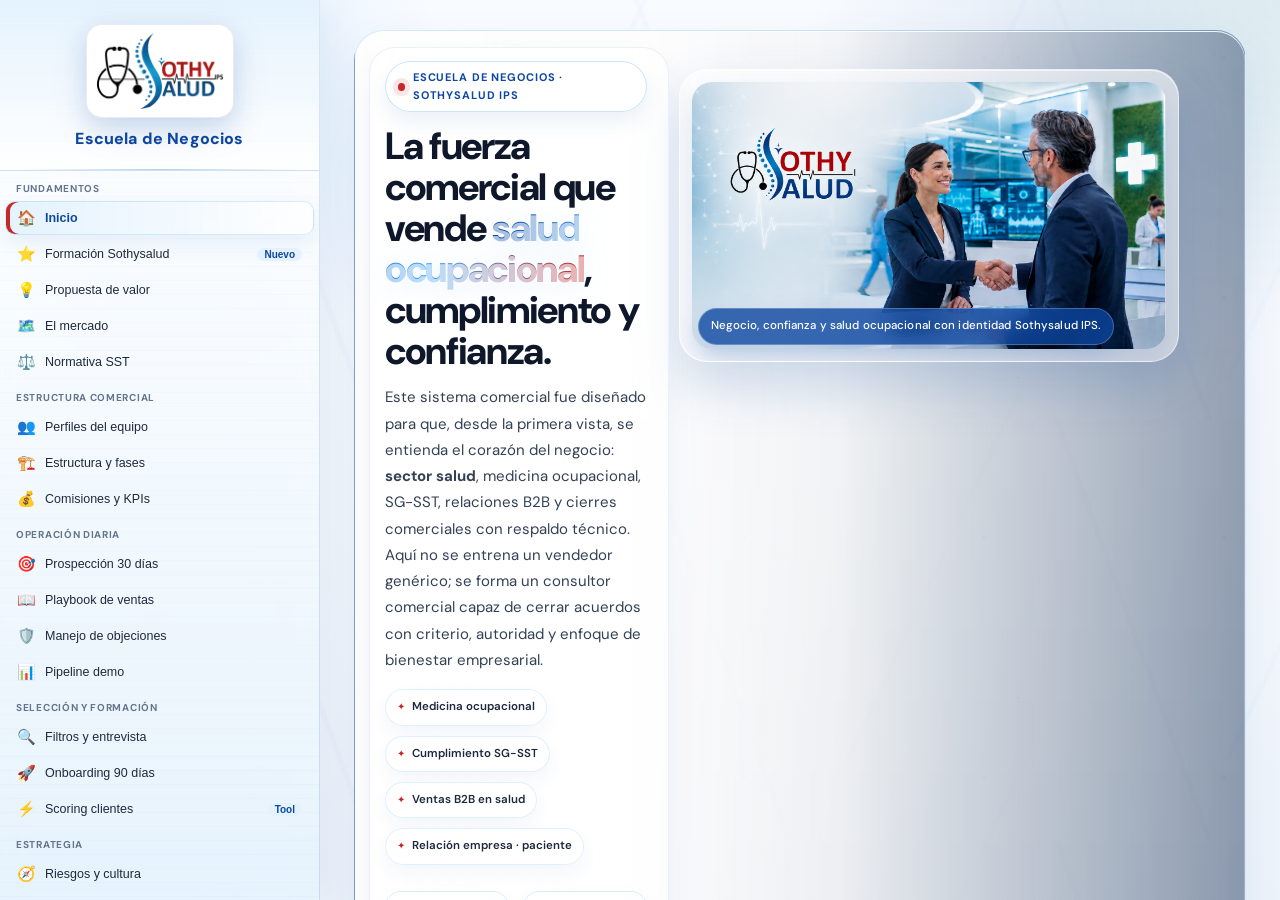
==== escuela-de-negocios/index.html @ 74dc36c3 "Escuela de Negocios: fuente de producción recuperado de Vercel Añade el index.html de la Escuela de " ====
<!DOCTYPE html>
<html lang="es">
<head>
<meta charset="UTF-8">
<meta name="viewport" content="width=device-width, initial-scale=1.0">
<title>Escuela de Negocios — Sothysalud IPS | Marca 2026</title>
<style>
@import url('https://fonts.googleapis.com/css2?family=DM+Sans:wght@300;400;500;600;700;800&display=swap');
:root{
  --t:#0D47A1;--td:#0D47A1;--tp:#08306B;--tl:#E3F2FD;
  --am:#C62828;--al:#FDECEC;--ad:#8E1B1B;
  --re:#C62828;--rl:#FDECEC;--rd:#7F1D1D;
  --pu:#1565C0;--pl:#E3F2FD;--pd:#0D47A1;
  --bl:#42A5F5;--bll:#E3F2FD;--bld:#0D47A1;
  --bg:#FFFFFF;--bg2:#F8FAFC;--bg3:#EEF2F7;
  --tx:#0F172A;--tx2:#1E293B;--tx3:#64748B;
  --bd:rgba(13,71,161,.10);--bd2:rgba(13,71,161,.18);
  --r:10px;--rl2:14px;
}
*{box-sizing:border-box;margin:0;padding:0}
body{font-family:'DM Sans',-apple-system,BlinkMacSystemFont,'Segoe UI',system-ui,sans-serif;background:radial-gradient(circle at 15% 12%,rgba(55,138,221,.10),transparent 18%),radial-gradient(circle at 88% 6%,rgba(29,158,117,.10),transparent 20%),linear-gradient(180deg,#F8FCFB 0%,#F8F7F4 55%,#F4F2EC 100%);color:var(--tx);font-size:14px;line-height:1.6;position:relative;overflow-x:hidden}
body::before{content:'';position:fixed;inset:0;pointer-events:none;opacity:.45;background-image:radial-gradient(circle at 12% 22%, rgba(29,158,117,.10) 0 2px, transparent 2px),radial-gradient(circle at 19% 30%, rgba(55,138,221,.08) 0 1.5px, transparent 1.5px),linear-gradient(115deg, transparent 0 47%, rgba(55,138,221,.05) 47% 48%, transparent 48% 100%),linear-gradient(65deg, transparent 0 62%, rgba(29,158,117,.04) 62% 63%, transparent 63% 100%);background-size:260px 260px,320px 320px,380px 380px,420px 420px}
.shell{display:flex;min-height:100vh;position:relative;z-index:1}
.sidebar{width:255px;min-width:255px;background:linear-gradient(180deg,rgba(255,255,255,.97),rgba(247,251,250,.94));border-right:1px solid rgba(12,68,124,.10);display:flex;flex-direction:column;position:sticky;top:0;height:100vh;overflow-y:auto;backdrop-filter:blur(12px);box-shadow:12px 0 32px rgba(8,80,65,.04)}
.main{flex:1;overflow-y:auto;position:relative}
.main::before{content:'';position:absolute;inset:0;pointer-events:none;background:radial-gradient(circle at top right, rgba(29,158,117,.08), transparent 24%),radial-gradient(circle at 18% 22%, rgba(55,138,221,.06), transparent 18%)}
.brand{padding:18px 18px 14px;border-bottom:1px solid var(--bd);background:linear-gradient(180deg,rgba(225,245,238,.72),rgba(255,255,255,.65))}
.brand-row{display:flex;align-items:center;gap:10px;margin-bottom:2px}
.brand-icon{width:34px;height:34px;background:linear-gradient(135deg,var(--t),var(--bl));border-radius:10px;display:flex;align-items:center;justify-content:center;color:#fff;font-size:15px;font-weight:700;flex-shrink:0;box-shadow:0 10px 24px rgba(29,158,117,.28)}
.brand-name{font-size:13px;font-weight:700;color:var(--tx)}
.brand-sub{font-size:11px;color:var(--tx3);margin-left:44px}
.ns{padding:10px 12px 3px;font-size:10px;font-weight:700;text-transform:uppercase;letter-spacing:.07em;color:var(--tx3)}
.ni{display:flex;align-items:center;gap:9px;padding:7px 11px;margin:1px 5px;border-radius:var(--r);cursor:pointer;font-size:12.5px;color:var(--tx2);border:none;background:none;width:calc(100% - 10px);text-align:left;transition:all .12s}
.ni:hover{background:rgba(225,245,238,.72);color:var(--tx)}
.ni.active{background:linear-gradient(90deg,rgba(29,158,117,.14),rgba(55,138,221,.10));color:var(--td);font-weight:600;box-shadow:inset 0 0 0 1px rgba(29,158,117,.12)}
.ni-ico{font-size:15px;flex-shrink:0}
.ni-badge{margin-left:auto;font-size:10px;font-weight:600;padding:1px 7px;border-radius:20px;background:var(--tl);color:var(--td)}
.prog-wrap{padding:12px 14px;border-top:1px solid var(--bd);margin-top:auto}
.prog-lbl{font-size:11px;color:var(--tx3);margin-bottom:5px;display:flex;justify-content:space-between}
.prog-bar{height:4px;background:var(--bg3);border-radius:2px}
.prog-fill{height:100%;background:var(--t);border-radius:2px;transition:width .4s}
/* PAGES */
.page{display:none;padding:30px 34px;max-width:1080px;position:relative}
.page.active{display:block}
.eyebrow{font-size:11px;font-weight:700;text-transform:uppercase;letter-spacing:.07em;color:var(--t);margin-bottom:5px}
.ptitle{font-size:24px;font-weight:700;color:var(--tx);line-height:1.25;margin-bottom:7px}
.pdesc{font-size:13.5px;color:var(--tx2);line-height:1.65;max-width:640px;margin-bottom:24px}
/* CARDS */
.card{background:rgba(255,255,255,.92);border:1px solid rgba(12,68,124,.10);border-radius:18px;padding:16px 18px;margin-bottom:12px;box-shadow:0 12px 28px rgba(12,68,124,.06);backdrop-filter:blur(10px)}
.ct{font-size:13px;font-weight:600;color:var(--tx);margin-bottom:3px}
.cs{font-size:12px;color:var(--tx3);margin-bottom:10px}
.g2{display:grid;grid-template-columns:1fr 1fr;gap:11px;margin-bottom:12px}
.g3{display:grid;grid-template-columns:repeat(3,1fr);gap:11px;margin-bottom:12px}
.g4{display:grid;grid-template-columns:repeat(4,1fr);gap:9px;margin-bottom:12px}
.mcard{background:linear-gradient(180deg,#ffffff,#F6FBFA);border-radius:16px;padding:13px 15px;border:1px solid rgba(29,158,117,.10);box-shadow:0 10px 24px rgba(8,80,65,.05)}
.mnum{font-size:21px;font-weight:700;color:var(--td)}
.mlbl{font-size:11px;color:var(--tx3);margin-top:3px;line-height:1.4}
/* TABS — scoped per page via wrapper */
.tabwrap{margin-bottom:0}
.tabbts{display:flex;border:1px solid rgba(12,68,124,.12);border-radius:14px;overflow:hidden;margin-bottom:14px;background:rgba(255,255,255,.88);box-shadow:0 8px 18px rgba(12,68,124,.04)}
.tbtn{flex:1;padding:8px 5px;text-align:center;font-size:11.5px;font-weight:500;color:var(--tx2);background:none;cursor:pointer;border:none;border-right:1px solid var(--bd);transition:all .12s}
.tbtn:last-child{border-right:none}
.tbtn.on{background:linear-gradient(90deg,var(--t),var(--bl));color:#fff}
.tpane{display:none}
.tpane.on{display:block}
/* ROWS */
.row{display:flex;gap:9px;padding:8px 0;border-bottom:1px solid var(--bd);align-items:flex-start}
.row:last-child{border-bottom:none}
.row-tx{font-size:13px;color:var(--tx)}
.row-sub{font-size:11px;color:var(--tx3);margin-top:2px;line-height:1.5}
/* SCRIPTS */
.scr{border-left:3px solid var(--t);background:#F4FBF8;border-radius:0 var(--r) var(--r) 0;padding:11px 13px;margin-bottom:9px;font-size:12.5px;color:var(--tx);line-height:1.75}
.scr-lbl{font-size:10px;font-weight:700;text-transform:uppercase;letter-spacing:.05em;color:var(--td);margin-bottom:4px}
.scr-am{border-left-color:var(--am);background:var(--al)}
.scr-pu{border-left-color:var(--pu);background:var(--pl)}
.scr-re{border-left-color:var(--re);background:var(--rl)}
/* TAGS */
.tag{display:inline-block;font-size:11px;font-weight:500;padding:2px 9px;border-radius:20px;margin:2px}
.tg{background:var(--tl);color:var(--tp)}
.ta{background:var(--al);color:var(--ad)}
.tr{background:var(--rl);color:var(--rd)}
.tp{background:var(--pl);color:var(--pd)}
.tb{background:var(--bll);color:var(--bld)}
/* STEPS */
.sr{display:flex;gap:11px;padding:9px 0;border-bottom:1px solid var(--bd);align-items:flex-start}
.sr:last-child{border-bottom:none}
.sn{width:24px;height:24px;border-radius:50%;background:var(--tl);color:var(--tp);font-size:11px;font-weight:700;display:flex;align-items:center;justify-content:center;flex-shrink:0;margin-top:1px}
.st{font-size:13px;color:var(--tx);font-weight:500}
.ss{font-size:11.5px;color:var(--tx3);margin-top:3px;line-height:1.55}
/* TABLE */
.tbl{width:100%;border-collapse:collapse;font-size:12px}
.tbl th{text-align:left;padding:7px 9px;font-weight:600;font-size:11px;color:var(--tx3);border-bottom:1px solid var(--bd2);background:var(--bg2)}
.tbl td{padding:7px 9px;border-bottom:1px solid var(--bd);color:var(--tx);vertical-align:top}
.tbl tr:last-child td{border-bottom:none}
/* WARN */
.warn{border-left:3px solid var(--re);background:var(--rl);border-radius:0 var(--r) var(--r) 0;padding:9px 13px;margin-bottom:8px}
.warn-t{font-size:13px;font-weight:600;color:var(--rd)}
.warn-s{font-size:11px;color:#A32D2D;margin-top:2px;line-height:1.5}
/* HIGHLIGHT */
.hl{background:var(--tl);border-radius:var(--r);padding:11px 15px;margin-bottom:12px;font-size:13px;color:var(--tp);line-height:1.65}
.hl strong{color:var(--td)}
.info{border-left:3px solid var(--bl);background:var(--bll);border-radius:0 var(--r) var(--r) 0;padding:10px 14px;margin-bottom:12px;font-size:13px;color:var(--bld);line-height:1.6}
/* WEEK GRID */
.wg{display:grid;grid-template-columns:85px 1fr}
.wd{font-size:12px;font-weight:600;color:var(--td);padding:7px 8px 7px 0;border-bottom:1px solid var(--bd)}
.wt{font-size:12px;color:var(--tx2);padding:7px 0;border-bottom:1px solid var(--bd);line-height:1.6}
.wd:last-of-type,.wt:last-child{border-bottom:none}
/* KANBAN */
.kanban{display:grid;grid-template-columns:repeat(5,1fr);gap:7px;margin-bottom:12px}
.kcol{background:var(--bg2);border-radius:var(--r);padding:9px}
.khead{font-size:10px;font-weight:700;color:var(--tx3);text-transform:uppercase;letter-spacing:.05em;margin-bottom:7px;display:flex;justify-content:space-between;align-items:center}
.kcard{background:var(--bg);border:1px solid var(--bd2);border-radius:8px;padding:8px 9px;margin-bottom:5px}
.kco{font-size:11.5px;font-weight:500;color:var(--tx)}
.kval{font-size:11px;color:var(--td);font-weight:600}
.kday{font-size:10px;color:var(--tx3)}
/* SCORE */
.sc-disp{background:var(--bg2);border-radius:var(--r);padding:13px 16px;display:flex;align-items:center;justify-content:space-between;margin-bottom:13px}
.sc-val{font-size:26px;font-weight:700;color:var(--td)}
.sc-verd{font-size:13px;font-weight:600;padding:5px 14px;border-radius:20px}
.sc-row{display:flex;align-items:flex-start;gap:9px;padding:9px 0;border-bottom:1px solid var(--bd)}
.sc-row:last-child{border-bottom:none}
.sc-lbl{flex:1;font-size:13px;color:var(--tx)}
.sc-lbl small{display:block;font-size:11px;color:var(--tx3);margin-top:2px}
.sc-opts{display:flex;gap:4px;flex-wrap:wrap;justify-content:flex-end}
.scopt{font-size:11px;padding:3px 9px;border-radius:20px;border:1px solid var(--bd2);background:var(--bg2);cursor:pointer;color:var(--tx2);transition:all .1s;white-space:nowrap}
.scopt.sel{background:var(--t);color:#fff;border-color:var(--t)}
/* QUIZ */
.qq{font-size:14px;font-weight:600;color:var(--tx);margin-bottom:11px}
.qopts{display:flex;flex-direction:column;gap:6px;margin-bottom:13px}
.qopt{padding:9px 13px;border:1px solid var(--bd2);border-radius:var(--r);cursor:pointer;font-size:13px;color:var(--tx2);transition:all .12s;text-align:left;background:var(--bg)}
.qopt:hover{border-color:var(--t);color:var(--td)}
.qopt.correct{background:var(--tl);border-color:var(--t);color:var(--tp);font-weight:500}
.qopt.wrong{background:var(--rl);border-color:var(--re);color:var(--rd)}
.qfb{padding:10px 13px;border-radius:var(--r);font-size:12.5px;margin-bottom:11px;display:none}
.qfb.show{display:block}
.qfb.ok{background:var(--tl);color:var(--td)}
.qfb.fail{background:var(--rl);color:var(--rd)}
/* CHECKLIST */
.chi{display:flex;gap:9px;align-items:flex-start;padding:7px 0;border-bottom:1px solid var(--bd);cursor:pointer;user-select:none}
.chi:last-child{border-bottom:none}
.chb{width:17px;height:17px;border:1.5px solid var(--bd2);border-radius:4px;flex-shrink:0;display:flex;align-items:center;justify-content:center;margin-top:2px;transition:all .12s}
.chb.done{background:var(--t);border-color:var(--t)}
.chb.done::after{content:'✓';color:#fff;font-size:10px;font-weight:700}
.cht{font-size:13px;color:var(--tx)}
.cht.done{text-decoration:line-through;color:var(--tx3)}
/* BTNS */
.btn{padding:7px 16px;border-radius:var(--r);border:1px solid var(--bd2);background:var(--bg);font-size:13px;cursor:pointer;color:var(--tx2)}
.btn:hover{background:var(--bg2)}
.btn-p{background:var(--t);color:#fff;border-color:var(--t)}
.btn-p:hover{background:var(--td)}
.btn-sm{padding:5px 11px;font-size:12px}
/* MISC */
.ptag{display:inline-block;font-size:10px;font-weight:700;text-transform:uppercase;letter-spacing:.05em;padding:2px 9px;border-radius:20px;margin-right:5px}
.pt1{background:var(--tl);color:var(--tp)}
.pt2{background:var(--bll);color:var(--bld)}
.pt3{background:var(--pl);color:var(--pd)}

.hero-home{display:grid;grid-template-columns:minmax(0,1.15fr) minmax(320px,.95fr);gap:22px;align-items:stretch;margin-bottom:20px;background:linear-gradient(135deg,rgba(255,255,255,.92),rgba(240,250,246,.88));border:1px solid rgba(12,68,124,.10);border-radius:28px;padding:26px;position:relative;overflow:hidden;box-shadow:0 22px 44px rgba(12,68,124,.08)}
.hero-home::before{content:'';position:absolute;inset:auto auto -65px -65px;width:220px;height:220px;border-radius:50%;background:radial-gradient(circle, rgba(29,158,117,.20) 0%, rgba(29,158,117,0) 70%)}
.hero-home::after{content:'';position:absolute;top:-70px;right:-50px;width:230px;height:230px;border-radius:50%;background:radial-gradient(circle, rgba(55,138,221,.18) 0%, rgba(55,138,221,0) 70%)}
.hero-copy,.hero-visual{position:relative;z-index:1}
.hero-kicker{display:inline-flex;align-items:center;gap:8px;padding:7px 12px;border-radius:999px;background:rgba(255,255,255,.82);border:1px solid rgba(29,158,117,.14);font-size:11px;font-weight:700;letter-spacing:.08em;text-transform:uppercase;color:var(--td);margin-bottom:14px;box-shadow:0 8px 18px rgba(12,68,124,.05)}
.hero-kicker::before{content:'';width:8px;height:8px;border-radius:50%;background:linear-gradient(135deg,var(--t),var(--bl));box-shadow:0 0 0 4px rgba(29,158,117,.14)}
.hero-title{font-size:38px;line-height:1.08;font-weight:800;letter-spacing:-.03em;color:#103B33;max-width:640px;margin-bottom:12px}
.hero-title .accent{background:linear-gradient(90deg,var(--t),var(--bl));-webkit-background-clip:text;background-clip:text;color:transparent}
.hero-desc{font-size:15px;line-height:1.75;color:var(--tx2);max-width:610px;margin-bottom:16px}
.hero-tags{display:flex;flex-wrap:wrap;gap:9px;margin-bottom:18px}
.hero-tag{display:inline-flex;align-items:center;gap:7px;padding:8px 11px;border-radius:999px;background:rgba(255,255,255,.86);border:1px solid rgba(12,68,124,.10);font-size:11.5px;font-weight:600;color:var(--tx2)}
.hero-tag::before{content:'✦';font-size:10px;color:var(--t)}
.hero-list{display:grid;grid-template-columns:1fr 1fr;gap:10px;margin-bottom:16px}
.hero-li{padding:12px 13px;border-radius:16px;background:rgba(255,255,255,.78);border:1px solid rgba(12,68,124,.08);box-shadow:0 10px 18px rgba(12,68,124,.04)}
.hero-li strong{display:block;font-size:12.5px;color:var(--td);margin-bottom:4px}
.hero-li span{font-size:12px;color:var(--tx2);line-height:1.55}
.hero-visual{display:flex;align-items:center;justify-content:center}
.hero-visual-card{width:100%;height:100%;min-height:360px;border-radius:24px;padding:12px;background:linear-gradient(180deg,rgba(255,255,255,.98),rgba(235,248,244,.90));border:1px solid rgba(12,68,124,.10);box-shadow:inset 0 1px 0 rgba(255,255,255,.95),0 14px 30px rgba(12,68,124,.08)}
.hero-caption{margin-top:12px;font-size:11.5px;color:var(--tx3);text-align:center}
.hero-stats{margin-top:18px;margin-bottom:18px}
.glow-card{position:relative;overflow:hidden}
.glow-card::after{content:'';position:absolute;inset:auto -35px -35px auto;width:110px;height:110px;border-radius:50%;background:radial-gradient(circle, rgba(55,138,221,.12), rgba(55,138,221,0) 70%)}
@media(max-width:900px){.hero-home{grid-template-columns:1fr;padding:22px}.hero-title{font-size:30px}.hero-list{grid-template-columns:1fr}.hero-visual-card{min-height:300px}}

@media(max-width:680px){.sidebar{display:none}.page{padding:18px 16px}.g2,.g3,.g4{grid-template-columns:1fr}.kanban{grid-template-columns:1fr 1fr}.hero-title{font-size:28px}}

/* SOTHYSALUD BRAND SYSTEM — applied from manual de marca */
body{
  background:
    radial-gradient(circle at 16% 8%, rgba(66,165,245,.16), transparent 22%),
    radial-gradient(circle at 88% 6%, rgba(13,71,161,.10), transparent 24%),
    linear-gradient(180deg,#FFFFFF 0%,#F8FAFC 58%,#EEF2F7 100%) !important;
}
body::before{
  opacity:.42 !important;
  background-image:
    radial-gradient(circle at 12% 22%, rgba(13,71,161,.10) 0 2px, transparent 2px),
    radial-gradient(circle at 19% 30%, rgba(66,165,245,.12) 0 1.5px, transparent 1.5px),
    linear-gradient(115deg, transparent 0 47%, rgba(21,101,192,.06) 47% 48%, transparent 48% 100%),
    linear-gradient(65deg, transparent 0 62%, rgba(198,40,40,.035) 62% 63%, transparent 63% 100%) !important;
}
.sidebar{
  background:linear-gradient(180deg,rgba(255,255,255,.98),rgba(227,242,253,.52)) !important;
  border-right:1px solid rgba(13,71,161,.14) !important;
}
.brand{
  background:linear-gradient(180deg,rgba(227,242,253,.95),rgba(255,255,255,.82)) !important;
}
.brand-icon{
  background:linear-gradient(135deg,#0D47A1,#1565C0,#42A5F5) !important;
  box-shadow:0 10px 24px rgba(13,71,161,.28) !important;
}
.ni:hover{background:rgba(227,242,253,.88) !important;color:#0D47A1 !important}
.ni.active{
  background:linear-gradient(90deg,rgba(13,71,161,.13),rgba(66,165,245,.12)) !important;
  color:#0D47A1 !important;
  box-shadow:inset 3px 0 0 #C62828,inset 0 0 0 1px rgba(13,71,161,.10) !important;
}
.prog-fill,.tbtn.on,.scopt.sel,.btn-p,.chb.done{
  background:linear-gradient(90deg,#0D47A1,#1565C0) !important;
  border-color:#0D47A1 !important;
}
.eyebrow{color:#C62828 !important}
.ptitle,.ct,.st{color:#0F172A !important}
.mnum,.sn,.scr-lbl,.row-tx strong{color:#0D47A1 !important}
.card{
  border:1px solid rgba(13,71,161,.12) !important;
  box-shadow:0 14px 30px rgba(13,71,161,.07) !important;
}
.hl{
  background:#E3F2FD !important;
  color:#0D47A1 !important;
  border-left:4px solid #0D47A1 !important;
}
.info{
  background:#E3F2FD !important;
  color:#0D47A1 !important;
  border-left-color:#42A5F5 !important;
}
.hero-home{
  background:linear-gradient(135deg,rgba(255,255,255,.96),rgba(227,242,253,.86)) !important;
  border:1px solid rgba(13,71,161,.13) !important;
}
.hero-title{color:#0F172A !important}
.hero-title .accent{
  background:linear-gradient(90deg,#0D47A1,#1565C0,#C62828) !important;
  -webkit-background-clip:text !important;
  background-clip:text !important;
}
.hero-kicker{
  color:#0D47A1 !important;
  border-color:rgba(13,71,161,.16) !important;
}
.hero-kicker::before{
  background:#C62828 !important;
  box-shadow:0 0 0 4px rgba(198,40,40,.12) !important;
}
.hero-tag::before{color:#C62828 !important}
.hero-li strong{color:#0D47A1 !important}
.hero-visual-card{
  padding:0 !important;
  overflow:hidden !important;
  border:1px solid rgba(13,71,161,.13) !important;
  background:#FFFFFF !important;
}
.hero-cover-img{
  display:block;
  width:100%;
  height:100%;
  min-height:360px;
  object-fit:cover;
  border-radius:24px;
}
.hero-caption{
  position:absolute;
  left:18px;
  right:18px;
  bottom:16px;
  padding:8px 12px;
  border-radius:999px;
  color:#FFFFFF !important;
  background:rgba(13,71,161,.72);
  backdrop-filter:blur(8px);
  font-weight:500;
  letter-spacing:.01em;
}
.warn{border-left-color:#C62828 !important}
.scr-am{border-left-color:#C62828 !important;background:#FDECEC !important}
.ta{background:#FDECEC !important;color:#8E1B1B !important}
.tr{background:#FDECEC !important;color:#7F1D1D !important}
.tg,.tb,.tp{background:#E3F2FD !important;color:#0D47A1 !important}


.brand-row{display:flex;align-items:center;gap:10px;margin-bottom:2px}
.brand-logo{width:54px;height:auto;display:block;flex-shrink:0;object-fit:contain}
.brand-icon{display:none !important}
.brand-name{font-size:13px;font-weight:700;color:var(--tx);line-height:1.15}
.brand-sub{font-size:11px;color:var(--tx3);margin-left:64px}
.hero-visual-card{padding:12px !important;overflow:visible !important;background:linear-gradient(180deg,#ffffff,#F8FAFC) !important;display:flex;align-items:center;justify-content:center;min-height:390px}
.hero-cover-img{width:100%;height:auto !important;max-height:100%;min-height:0 !important;object-fit:contain !important;border-radius:18px;box-shadow:0 10px 22px rgba(13,71,161,.08)}
@media(max-width:900px){.hero-visual-card{min-height:auto !important}.hero-cover-img{height:auto !important}}


/* AJUSTE FINAL — logo lateral más elegante + portada con mayor presencia */
.brand{padding:18px 14px 16px !important}
.brand-row{
  align-items:center !important;
  gap:12px !important;
}
.brand-logo{
  width:86px !important;
  height:auto !important;
  object-fit:contain !important;
  padding:5px 6px !important;
  background:#FFFFFF !important;
  border-radius:14px !important;
  box-shadow:0 10px 24px rgba(13,71,161,.10) !important;
  border:1px solid rgba(13,71,161,.10) !important;
}
.brand-name{
  font-size:13px !important;
  line-height:1.15 !important;
  color:#0D47A1 !important;
}
.brand-sub{
  margin-left:98px !important;
  margin-top:4px !important;
  color:#64748B !important;
}
.hero-home{
  grid-template-columns:minmax(0,.88fr) minmax(520px,1.22fr) !important;
  gap:24px !important;
  padding:24px !important;
  align-items:center !important;
}
.hero-visual-card{
  min-height:auto !important;
  padding:10px !important;
  border-radius:28px !important;
  background:linear-gradient(180deg,#FFFFFF,#EEF2F7) !important;
  box-shadow:0 24px 48px rgba(13,71,161,.11) !important;
}
.hero-cover-img{
  width:100% !important;
  height:auto !important;
  aspect-ratio:16/9 !important;
  object-fit:contain !important;
  border-radius:22px !important;
  display:block !important;
}
.hero-caption{
  left:24px !important;
  right:24px !important;
  bottom:24px !important;
  max-width:max-content !important;
  background:rgba(13,71,161,.78) !important;
  border:1px solid rgba(255,255,255,.22) !important;
  box-shadow:0 10px 26px rgba(13,71,161,.18) !important;
}
@media(max-width:1100px){
  .hero-home{grid-template-columns:1fr !important}
  .hero-visual-card{max-width:980px !important}
}
@media(max-width:680px){
  .brand-logo{width:74px !important}
  .brand-sub{margin-left:86px !important}
  .hero-home{padding:16px !important}
  .hero-caption{position:static !important;margin:10px 6px 2px !important;max-width:none !important;text-align:center !important}
}


/* V4 — Ajustes de portada inspirados en referencia del usuario */
.sidebar {
  width: 345px !important;
  min-width: 345px !important;
}
.brand {
  padding: 18px 18px 18px !important;
}
.brand-row {
  display: flex !important;
  align-items: center !important;
  gap: 14px !important;
}
.brand-logo {
  width: 118px !important;
  max-width: 118px !important;
  height: auto !important;
  padding: 0 !important;
  background: transparent !important;
  border: none !important;
  box-shadow: none !important;
  border-radius: 0 !important;
  object-fit: contain !important;
  flex-shrink: 0 !important;
}
.brand-name {
  font-size: 18px !important;
  font-weight: 700 !important;
  line-height: 1.15 !important;
  color: #0D47A1 !important;
}
.brand-sub {
  margin-left: 132px !important;
  margin-top: 6px !important;
  font-size: 12px !important;
  line-height: 1.5 !important;
}
.page {
  max-width: 1320px !important;
}
.hero-home {
  position: relative !important;
  overflow: hidden !important;
  grid-template-columns: minmax(0,0.9fr) minmax(420px,0.95fr) !important;
  gap: 22px !important;
  align-items: start !important;
  min-height: 760px !important;
  padding: 34px !important;
  background:
    linear-gradient(90deg, rgba(255,255,255,.93) 0%, rgba(255,255,255,.88) 28%, rgba(255,255,255,.56) 52%, rgba(255,255,255,.32) 100%),
    linear-gradient(180deg, rgba(227,242,253,.22), rgba(255,255,255,.10)),
    url('') center center / cover no-repeat !important;
  border: 1px solid rgba(13,71,161,.10) !important;
  box-shadow: 0 18px 42px rgba(13,71,161,.08) !important;
}
.hero-home::before {
  content: '' !important;
  position: absolute !important;
  inset: 0 !important;
  background:
    radial-gradient(circle at 78% 24%, rgba(66,165,245,.20), transparent 18%),
    radial-gradient(circle at 62% 74%, rgba(198,40,40,.08), transparent 22%);
  z-index: 0 !important;
}
.hero-copy, .hero-visual {
  position: relative !important;
  z-index: 1 !important;
}
.hero-copy {
  padding-right: 10px !important;
}
.hero-desc, .hero-li span {
  color: #334155 !important;
}
.hero-list {
  grid-template-columns: 1fr !important;
  gap: 10px !important;
}
.hero-li {
  background: rgba(255,255,255,.76) !important;
  backdrop-filter: blur(8px) !important;
}
.hero-visual {
  align-self: start !important;
  margin-top: 0 !important;
  padding-top: 0 !important;
}
.hero-visual-card {
  margin-top: 0 !important;
  min-height: auto !important;
  padding: 12px !important;
  border-radius: 28px !important;
  background: rgba(255,255,255,.86) !important;
  backdrop-filter: blur(8px) !important;
  border: 1px solid rgba(255,255,255,.58) !important;
  box-shadow: 0 20px 46px rgba(13,71,161,.14) !important;
}
.hero-cover-img {
  width: 100% !important;
  height: auto !important;
  min-height: 0 !important;
  object-fit: contain !important;
  border-radius: 22px !important;
  display: block !important;
}
.hero-caption {
  left: 22px !important;
  right: 22px !important;
  bottom: 20px !important;
}
.hero-stats {
  margin-top: 22px !important;
}
@media (max-width: 1200px) {
  .sidebar {
    width: 300px !important;
    min-width: 300px !important;
  }
  .brand-logo {
    width: 104px !important;
    max-width: 104px !important;
  }
  .brand-name {
    font-size: 16px !important;
  }
  .brand-sub {
    margin-left: 118px !important;
  }
  .hero-home {
    grid-template-columns: 1fr !important;
    min-height: auto !important;
  }
}
@media (max-width: 680px) {
  .brand-logo {
    width: 96px !important;
    max-width: 96px !important;
  }
  .brand-sub {
    margin-left: 110px !important;
  }
  .hero-home {
    padding: 18px !important;
  }
  .hero-caption {
    position: static !important;
    margin-top: 12px !important;
    max-width: none !important;
    text-align: center !important;
  }
}


/* V6 — regreso a la versión con moléculas, logo corregido y backstage mezclado */
.sidebar{width:320px !important;min-width:320px !important;background:linear-gradient(180deg,rgba(255,255,255,.985),rgba(227,242,253,.58)) !important;}
.brand{padding:20px 18px 18px !important;overflow:visible !important;}
.brand-row{display:block !important;}
.brand-logo{display:block !important;width:128px !important;max-width:128px !important;height:auto !important;object-fit:contain !important;object-position:left center !important;margin:0 0 10px 0 !important;background:transparent !important;border:none !important;border-radius:0 !important;box-shadow:none !important;}
.brand-name{display:block !important;font-size:17px !important;font-weight:700 !important;line-height:1.18 !important;color:#0D47A1 !important;margin-left:0 !important;}
.brand-sub{margin-left:0 !important;margin-top:8px !important;font-size:12px !important;line-height:1.5 !important;color:#64748B !important;}

.page{max-width:1340px !important;}
.hero-home{
  position:relative !important;
  overflow:hidden !important;
  grid-template-columns:minmax(0,.92fr) minmax(470px,1.02fr) !important;
  gap:22px !important;
  align-items:start !important;
  min-height:740px !important;
  padding:30px !important;
  background:
    linear-gradient(90deg, rgba(255,255,255,.96) 0%, rgba(255,255,255,.92) 33%, rgba(255,255,255,.65) 54%, rgba(11,41,84,.34) 100%),
    linear-gradient(180deg, rgba(8,19,44,.10), rgba(8,19,44,.18)),
    url('') center center / cover no-repeat !important;
  border:1px solid rgba(13,71,161,.11) !important;
  box-shadow:0 22px 44px rgba(13,71,161,.09) !important;
}
.hero-home::before{
  content:'' !important;
  position:absolute !important;
  inset:0 !important;
  background:
    linear-gradient(90deg, rgba(255,255,255,.00) 0%, rgba(255,255,255,.00) 50%, rgba(255,255,255,.10) 100%),
    url('') right 18px top 30px / 56% auto no-repeat !important;
  opacity:.46 !important;
  filter:blur(1.8px) saturate(.95) brightness(.84) !important;
  z-index:0 !important;
}
.hero-home::after{
  content:'' !important;
  position:absolute !important;
  inset:0 !important;
  background:
    radial-gradient(circle at 76% 24%, rgba(66,165,245,.17), transparent 18%),
    radial-gradient(circle at 83% 70%, rgba(66,165,245,.09), transparent 20%),
    radial-gradient(circle at 91% 50%, rgba(198,40,40,.07), transparent 14%);
  z-index:0 !important;
}
.hero-copy,.hero-visual{position:relative !important;z-index:1 !important;}
.hero-copy{padding-right:6px !important;}
.hero-kicker,.hero-tag,.hero-li{backdrop-filter:blur(9px) !important;}
.hero-desc{color:#334155 !important;max-width:580px !important;}
.hero-list{grid-template-columns:1fr 1fr !important;gap:12px !important;}
.hero-li{background:rgba(255,255,255,.84) !important;border:1px solid rgba(255,255,255,.62) !important;box-shadow:0 10px 22px rgba(13,71,161,.06) !important;}
.hero-visual{display:flex !important;justify-content:flex-end !important;align-items:flex-start !important;padding-top:0 !important;}
.hero-visual-card{width:100% !important;max-width:720px !important;padding:12px !important;border-radius:28px !important;background:rgba(255,255,255,.70) !important;backdrop-filter:blur(10px) !important;border:1px solid rgba(255,255,255,.56) !important;box-shadow:0 20px 48px rgba(13,71,161,.18) !important;overflow:hidden !important;}
.hero-cover-img{display:block !important;width:100% !important;height:auto !important;min-height:0 !important;object-fit:contain !important;object-position:center center !important;border-radius:22px !important;}
.hero-caption{left:20px !important;right:20px !important;bottom:18px !important;background:rgba(13,71,161,.80) !important;border:1px solid rgba(255,255,255,.24) !important;box-shadow:0 10px 24px rgba(13,71,161,.18) !important;max-width:max-content !important;}
.hero-stats{margin-top:20px !important;}

@media(max-width:1200px){
  .sidebar{width:290px !important;min-width:290px !important;}
  .brand-logo{width:112px !important;max-width:112px !important;}
  .hero-home{grid-template-columns:1fr !important;min-height:auto !important;}
  .hero-home::before{background:url('') center top 28px / 74% auto no-repeat !important;opacity:.22 !important;filter:blur(2.2px) brightness(.82) !important;}
  .hero-visual{justify-content:center !important;}
}
@media(max-width:900px){
  .hero-list{grid-template-columns:1fr !important;}
}
@media(max-width:680px){
  .brand-logo{width:100px !important;max-width:100px !important;}
  .hero-home{padding:18px !important;}
  .hero-caption{position:static !important;margin-top:12px !important;max-width:none !important;text-align:center !important;}
}


/* V7 — logo centrado bajo la frase y redistribución armónica */
.sidebar{width:320px !important;min-width:320px !important;}
.brand{
  display:flex !important;
  flex-direction:column !important;
  align-items:center !important;
  text-align:center !important;
  padding:18px 18px 16px !important;
  gap:6px !important;
}
.brand-name{
  display:block !important;
  margin:0 !important;
  font-size:18px !important;
  font-weight:700 !important;
  line-height:1.15 !important;
  color:#0D47A1 !important;
}
.brand-sub{
  display:block !important;
  margin:0 !important;
  font-size:12px !important;
  line-height:1.45 !important;
  color:#64748B !important;
}
.brand-logo-wrap{
  width:100% !important;
  display:flex !important;
  justify-content:center !important;
  align-items:center !important;
  margin-top:4px !important;
}
.brand-logo{
  width:150px !important;
  max-width:82% !important;
  height:auto !important;
  display:block !important;
  object-fit:contain !important;
  object-position:center center !important;
  margin:0 auto !important;
}
.ns{padding-left:16px !important;}

.page{max-width:1340px !important;}
.hero-home{
  grid-template-columns:minmax(0,.88fr) minmax(500px,1.04fr) !important;
  gap:26px !important;
  min-height:720px !important;
  padding:30px !important;
}
.hero-copy{
  max-width:100% !important;
  display:flex !important;
  flex-direction:column !important;
  justify-content:flex-start !important;
}
.hero-title{max-width:560px !important;}
.hero-desc{max-width:560px !important;}
.hero-tags{max-width:560px !important;gap:10px !important;}
.hero-list{
  display:grid !important;
  grid-template-columns:repeat(2,minmax(0,1fr)) !important;
  gap:14px !important;
  margin-top:8px !important;
  max-width:100% !important;
}
.hero-li{
  min-height:108px !important;
  padding:15px 16px !important;
  display:flex !important;
  flex-direction:column !important;
  justify-content:flex-start !important;
  border-radius:16px !important;
}
.hero-li strong{margin-bottom:6px !important;}
.hero-visual{
  display:flex !important;
  justify-content:flex-end !important;
  align-items:flex-start !important;
  padding-top:8px !important;
}
.hero-visual-card{
  width:100% !important;
  max-width:760px !important;
  padding:12px !important;
  border-radius:28px !important;
}
.hero-cover-img{
  width:100% !important;
  height:auto !important;
  object-fit:contain !important;
  object-position:center center !important;
  border-radius:20px !important;
}
.hero-caption{
  left:18px !important;
  right:18px !important;
  bottom:16px !important;
}
@media(max-width:1200px){
  .hero-home{grid-template-columns:1fr !important;min-height:auto !important;}
  .hero-visual{justify-content:center !important;padding-top:0 !important;}
}
@media(max-width:900px){
  .hero-list{grid-template-columns:1fr !important;}
}
@media(max-width:680px){
  .brand-logo{width:128px !important;max-width:84% !important;}
  .hero-home{padding:18px !important;}
}


/* V8 — refuerzo tecnológico/futurista sin mover la estructura */
body{
  background:
    radial-gradient(circle at 14% 12%, rgba(66,165,245,.14), transparent 20%),
    radial-gradient(circle at 86% 10%, rgba(13,71,161,.11), transparent 22%),
    linear-gradient(180deg, #F8FBFF 0%, #F4F8FC 58%, #EDF3FA 100%) !important;
}
body::before{
  opacity:.52 !important;
  background-image:
    radial-gradient(circle at 10% 24%, rgba(66,165,245,.12) 0 2px, transparent 2px),
    radial-gradient(circle at 18% 18%, rgba(13,71,161,.08) 0 1.5px, transparent 1.5px),
    linear-gradient(115deg, transparent 0 47%, rgba(66,165,245,.04) 47% 48%, transparent 48% 100%),
    linear-gradient(70deg, transparent 0 64%, rgba(13,71,161,.035) 64% 65%, transparent 65% 100%) !important;
  background-size: 240px 240px, 320px 320px, 380px 380px, 420px 420px !important;
}
.sidebar{
  background:
    linear-gradient(180deg, rgba(255,255,255,.97), rgba(227,242,253,.70)) !important;
  box-shadow: 14px 0 34px rgba(13,71,161,.06) !important;
  position: sticky !important;
}
.sidebar::before{
  content:'';
  position:absolute;
  inset:0;
  pointer-events:none;
  background:
    linear-gradient(180deg, rgba(255,255,255,.24), rgba(255,255,255,0) 22%),
    repeating-linear-gradient(180deg, rgba(13,71,161,.015) 0 1px, transparent 1px 14px);
}
.brand{
  position:relative !important;
}
.brand::after{
  content:'';
  position:absolute;
  left:18px;
  right:18px;
  bottom:0;
  height:1px;
  background: linear-gradient(90deg, transparent, rgba(13,71,161,.28), transparent);
}
.brand-logo{
  filter: drop-shadow(0 8px 16px rgba(13,71,161,.12));
}
.ni{
  position:relative;
  border:1px solid transparent !important;
  transition:all .18s ease !important;
}
.ni:hover{
  transform: translateX(2px);
  border-color: rgba(66,165,245,.18) !important;
  box-shadow: 0 8px 20px rgba(13,71,161,.05);
}
.ni.active{
  background: linear-gradient(90deg, rgba(227,242,253,.94), rgba(255,255,255,.86)) !important;
  border-color: rgba(66,165,245,.20) !important;
  box-shadow: inset 4px 0 0 #C62828, 0 8px 22px rgba(13,71,161,.08) !important;
}
.hero-home{
  border-radius: 30px !important;
  border: 1px solid rgba(66,165,245,.22) !important;
  box-shadow:
    0 20px 46px rgba(13,71,161,.08),
    inset 0 1px 0 rgba(255,255,255,.85),
    inset 0 0 0 1px rgba(255,255,255,.22) !important;
}
.hero-home::after{
  background:
    radial-gradient(circle at 77% 24%, rgba(66,165,245,.24), transparent 18%),
    radial-gradient(circle at 88% 68%, rgba(66,165,245,.12), transparent 22%),
    radial-gradient(circle at 90% 42%, rgba(198,40,40,.07), transparent 14%),
    linear-gradient(180deg, rgba(255,255,255,.06), rgba(255,255,255,0)) !important;
}
.hero-kicker{
  background: rgba(255,255,255,.72) !important;
  border:1px solid rgba(66,165,245,.28) !important;
  box-shadow: 0 10px 24px rgba(13,71,161,.08), inset 0 1px 0 rgba(255,255,255,.9) !important;
  backdrop-filter: blur(12px) !important;
}
.hero-kicker::before{
  box-shadow:0 0 0 5px rgba(198,40,40,.10), 0 0 12px rgba(198,40,40,.12) !important;
}
.hero-title{
  letter-spacing:-.035em !important;
  text-shadow: 0 1px 0 rgba(255,255,255,.64);
}
.hero-title .accent{
  background: linear-gradient(90deg, #0D47A1 0%, #42A5F5 45%, #C62828 100%) !important;
  -webkit-background-clip:text !important;
  background-clip:text !important;
  filter: drop-shadow(0 4px 14px rgba(66,165,245,.12));
}
.hero-tag{
  background: rgba(255,255,255,.74) !important;
  border:1px solid rgba(66,165,245,.16) !important;
  box-shadow: 0 8px 18px rgba(13,71,161,.05) !important;
  backdrop-filter: blur(8px) !important;
}
.hero-tag::before{
  filter: drop-shadow(0 0 8px rgba(198,40,40,.18));
}
.hero-li{
  position:relative !important;
  overflow:hidden !important;
  background: linear-gradient(180deg, rgba(255,255,255,.84), rgba(244,249,255,.72)) !important;
  border:1px solid rgba(66,165,245,.18) !important;
  box-shadow: 0 12px 24px rgba(13,71,161,.06), inset 0 1px 0 rgba(255,255,255,.9) !important;
}
.hero-li::before{
  content:'';
  position:absolute;
  inset:0;
  pointer-events:none;
  background:
    radial-gradient(circle at 92% 18%, rgba(66,165,245,.10), transparent 18%),
    linear-gradient(135deg, transparent 0 70%, rgba(66,165,245,.05) 70% 72%, transparent 72% 100%);
}
.hero-li strong{
  color:#0D47A1 !important;
}
.hero-visual-card{
  background: linear-gradient(180deg, rgba(255,255,255,.60), rgba(255,255,255,.48)) !important;
  border:1px solid rgba(255,255,255,.46) !important;
  box-shadow: 0 24px 52px rgba(13,71,161,.18), inset 0 1px 0 rgba(255,255,255,.66) !important;
}
.hero-cover-img{
  box-shadow: 0 14px 32px rgba(13,71,161,.14);
}
.hero-caption{
  backdrop-filter: blur(10px) !important;
}
.mcard, .card{
  background: linear-gradient(180deg, rgba(255,255,255,.88), rgba(246,250,255,.82)) !important;
  border:1px solid rgba(66,165,245,.14) !important;
  box-shadow: 0 12px 26px rgba(13,71,161,.05), inset 0 1px 0 rgba(255,255,255,.85) !important;
}
.mcard{
  position:relative;
  overflow:hidden;
}
.mcard::before{
  content:'';
  position:absolute;
  inset:auto -18px -18px auto;
  width:88px;
  height:88px;
  border-radius:50%;
  background: radial-gradient(circle, rgba(66,165,245,.12), rgba(66,165,245,0) 70%);
}
.mnum{
  text-shadow: 0 1px 0 rgba(255,255,255,.7);
}
.ct{
  color:#0D47A1 !important;
}
.sr{
  border-bottom:1px solid rgba(66,165,245,.10) !important;
}
.sn{
  background: linear-gradient(135deg, #E3F2FD, #FFFFFF) !important;
  border:1px solid rgba(66,165,245,.18) !important;
  box-shadow: 0 6px 14px rgba(13,71,161,.05);
}
@media(max-width:1200px){
  .hero-home{
    box-shadow: 0 18px 38px rgba(13,71,161,.08), inset 0 1px 0 rgba(255,255,255,.84) !important;
  }
}



/* AJUSTE SOLICITADO — logo lateral centrado + limpieza visual del encabezado */
.sidebar .brand{
  display:flex !important;
  flex-direction:column !important;
  align-items:center !important;
  justify-content:center !important;
  text-align:center !important;
  padding:24px 18px 22px !important;
  gap:10px !important;
}
.sidebar .brand-logo-wrap,
.sidebar .brand-logo-top{
  width:100% !important;
  display:flex !important;
  justify-content:center !important;
  align-items:center !important;
  margin:0 auto !important;
}
.sidebar .brand-logo{
  display:block !important;
  width:148px !important;
  max-width:78% !important;
  height:auto !important;
  margin:0 auto !important;
  object-fit:contain !important;
  object-position:center center !important;
  background:#FFFFFF !important;
  padding:8px 10px !important;
  border-radius:16px !important;
  border:1px solid rgba(13,71,161,.10) !important;
  box-shadow:0 12px 26px rgba(13,71,161,.10) !important;
}
.sidebar .brand-school{
  margin:2px 0 0 !important;
  font-size:16px !important;
  line-height:1.18 !important;
  font-weight:800 !important;
  letter-spacing:.01em !important;
  color:#0D47A1 !important;
}
.sidebar .brand-name,
.sidebar .brand-sub{display:none !important;}

/* Elimina la sensación de reflejo/imagen duplicada detrás del texto de portada */
.hero-copy{
  position:relative !important;
  z-index:4 !important;
  isolation:isolate !important;
  border-radius:24px !important;
}
.hero-copy::before{
  content:'' !important;
  position:absolute !important;
  inset:-14px -16px -14px -16px !important;
  border-radius:26px !important;
  background:linear-gradient(90deg, rgba(255,255,255,.96) 0%, rgba(255,255,255,.90) 76%, rgba(255,255,255,.58) 100%) !important;
  border:1px solid rgba(13,71,161,.08) !important;
  box-shadow:0 18px 34px rgba(13,71,161,.06) !important;
  z-index:-1 !important;
  pointer-events:none !important;
}
.hero-kicker,
.hero-title,
.hero-desc,
.hero-tags,
.hero-list{
  position:relative !important;
  z-index:5 !important;
}
.hero-kicker{
  background:rgba(255,255,255,.98) !important;
  box-shadow:0 10px 20px rgba(13,71,161,.08) !important;
  backdrop-filter:none !important;
}
.hero-home::after{
  display:none !important;
  content:none !important;
}
.hero-visual-card::before,
.hero-visual-card::after,
.hero-cover-img::before,
.hero-cover-img::after{
  display:none !important;
  content:none !important;
}
.hero-cover-img{
  filter:none !important;
  opacity:1 !important;
}
@media(max-width:680px){
  .sidebar .brand-logo{width:128px !important;max-width:84% !important;}
  .sidebar .brand-school{font-size:15px !important;}
}



/* MÓDULO FORMATIVO, EXAMEN Y CERTIFICADO */
.module-grid{display:grid;grid-template-columns:repeat(2,minmax(0,1fr));gap:12px;margin-bottom:14px}
.module-card{background:linear-gradient(180deg,#FFFFFF,#F8FAFC);border:1px solid rgba(13,71,161,.12);border-radius:18px;padding:16px 18px;box-shadow:0 12px 26px rgba(13,71,161,.06)}
.module-card h3{font-size:14px;color:#0D47A1;margin-bottom:6px}
.module-card p,.module-card li{font-size:12.5px;color:#1E293B;line-height:1.65}
.module-card ul{padding-left:18px;margin-top:8px}
.callout-red{border-left:4px solid #C62828;background:#FDECEC;color:#7F1D1D;border-radius:0 12px 12px 0;padding:12px 15px;font-size:13px;line-height:1.65;margin-bottom:12px}
.private-gate{border:1px dashed rgba(198,40,40,.35);background:#FFF7F7;border-radius:18px;padding:16px 18px;margin-bottom:14px}
.private-content.locked{display:none!important}
.lock-row{display:flex;gap:8px;flex-wrap:wrap;margin-top:10px}
.lock-input,.cert-input{padding:9px 11px;border:1px solid rgba(13,71,161,.18);border-radius:10px;font-family:inherit;font-size:13px;background:#fff;color:#0F172A}
.exam-top{display:grid;grid-template-columns:1fr 160px 160px;gap:10px;margin-bottom:14px}
.exam-pill{background:#E3F2FD;color:#0D47A1;border-radius:999px;padding:8px 12px;font-size:12px;font-weight:700;text-align:center}
.qmeta{font-size:12px;color:#64748B;margin-bottom:10px}
.certificate{background:#fff;border:8px solid #E3F2FD;border-radius:24px;padding:18px;box-shadow:0 18px 40px rgba(13,71,161,.12);position:relative;overflow:hidden;margin-top:14px}
.certificate::before{content:'';position:absolute;inset:14px;border:2px solid rgba(13,71,161,.16);border-radius:16px;pointer-events:none}
.cert-inner{position:relative;z-index:1;text-align:center}

.cert-stage{position:relative;z-index:1;max-width:1100px;width:100%;aspect-ratio:1448/1086;margin:0 auto;background:#fff center/contain no-repeat;border-radius:12px;overflow:hidden}
.cert-stage-name{position:absolute;left:50%;top:54.5%;transform:translate(-50%,-50%);width:46%;text-align:center;font-family:Georgia,'Times New Roman',serif;font-style:italic;font-weight:700;font-size:clamp(22px,4.1vw,58px);color:#08255C;line-height:1.05;text-shadow:0 1px 0 rgba(255,255,255,.25)}
.cert-stage-date{position:absolute;left:84.2%;top:43.0%;transform:translate(-50%,-50%);width:13%;text-align:center;font-size:clamp(9px,1vw,15px);font-weight:700;color:#08255C;line-height:1.1;background:rgba(255,255,255,.78);border-radius:6px;padding:2px 4px}
.cert-stage-code{position:absolute;left:84.5%;top:79.4%;transform:translate(-50%,-50%);width:20%;text-align:center;font-size:clamp(9px,1vw,15px);font-weight:700;color:#08255C;line-height:1.15;background:rgba(255,255,255,.74);border-radius:6px;padding:2px 4px}
.cert-stage-score{position:absolute;left:84.5%;top:84.7%;transform:translate(-50%,-50%);width:20%;text-align:center;font-size:clamp(8px,.9vw,13px);font-weight:700;color:#08255C;line-height:1.15;background:rgba(255,255,255,.64);border-radius:6px;padding:2px 4px}
.cert-data{margin-top:16px}
.cert-meta{display:grid;grid-template-columns:repeat(4,1fr);gap:10px;margin:0;text-align:left}
.cert-meta div{background:#F8FAFC;border:1px solid rgba(13,71,161,.10);border-radius:12px;padding:10px;font-size:11.5px;color:#64748B}
.cert-meta strong{display:block;color:#0D47A1;font-size:13px;margin-top:2px}
.cert-foot{font-size:12px;color:#334155;line-height:1.5;max-width:900px;margin:14px auto 0;text-align:center}

@media(max-width:800px){.module-grid,.exam-top,.cert-meta{grid-template-columns:1fr}.cert-stage-name{font-size:clamp(15px,5vw,30px);width:50%}.cert-stage-date{font-size:8px;width:16%}.cert-stage-code,.cert-stage-score{font-size:8px;width:24%}}

.cert-input{width:100%;min-height:38px}
textarea.cert-input{resize:vertical}
#commercial-report textarea{font-family:'DM Sans',system-ui,sans-serif;background:#F8FAFC}
.cert-meta{grid-template-columns:repeat(3,1fr)}
@media(max-width:800px){.cert-meta{grid-template-columns:1fr !important}}

@media print{body *{visibility:hidden}.certificate,.certificate *{visibility:visible}.certificate{position:absolute;left:0;top:0;width:100%;box-shadow:none;border-color:#0D47A1;padding:0}.cert-data,#commercial-report{display:none!important}.sidebar,.btn,.private-gate,.qz-actions{display:none!important}}



/* AJUSTE RESPONSIVE 2026 — computadores, tablets y celulares */
html{scroll-behavior:smooth;-webkit-text-size-adjust:100%}
img,svg,video,canvas{max-width:100%;height:auto}
button,input,select,textarea{font-size:16px;max-width:100%}
.qopt,.btn{min-height:42px;touch-action:manipulation}
#qz-score{word-break:normal;overflow-wrap:anywhere}
@media(max-width:1024px){
  .shell{display:block !important;min-height:auto !important}
  .sidebar{position:relative !important;top:auto !important;width:100% !important;min-width:0 !important;height:auto !important;max-height:none !important;border-right:none !important;border-bottom:1px solid rgba(13,71,161,.14) !important;overflow:visible !important}
  .brand{padding:16px 12px 12px !important;text-align:center !important}
  .brand-row{justify-content:center !important;display:block !important;text-align:center !important}
  .brand-logo-wrap,.brand-logo-top{display:flex !important;justify-content:center !important;align-items:center !important;width:100% !important}
  .brand-logo{margin:0 auto !important;width:150px !important;max-width:62vw !important}
  .brand-name,.brand-sub{margin-left:0 !important;text-align:center !important}
  .ni{display:inline-flex !important;width:auto !important;min-width:max-content !important;margin:4px !important;padding:8px 10px !important;white-space:nowrap !important}
  .ns{display:none !important}
  .prog-wrap{display:none !important}
  .sidebar nav,.sidebar .nav,.sidebar > div:not(.brand):not(.prog-wrap){overflow-x:auto !important;white-space:nowrap !important;-webkit-overflow-scrolling:touch !important;padding-bottom:8px !important}
  .main{width:100% !important;overflow:visible !important}
  .page{max-width:100% !important;padding:22px 16px !important}
  .hero-home{grid-template-columns:1fr !important;min-height:auto !important;padding:18px !important;border-radius:22px !important}
  .hero-title{font-size:clamp(27px,7vw,38px) !important}
  .ptitle{font-size:clamp(22px,6vw,30px) !important}
  .pdesc{font-size:14px !important;max-width:100% !important}
  .g2,.g3,.g4,.module-grid,.hero-list{grid-template-columns:1fr !important}
  .kanban{grid-template-columns:1fr !important}
  .exam-top{grid-template-columns:1fr !important}
  .cert-meta{grid-template-columns:1fr !important}
  .certificate{padding:16px 10px !important;border-width:5px !important;border-radius:18px !important}
  .certificate::before{inset:8px !important;border-radius:12px !important}
  .cert-stage{width:100% !important}
  .cert-stage-name{font-size:clamp(14px,4.8vw,24px) !important;width:48% !important}
  .cert-stage-date{font-size:9px !important;width:16% !important}
  .cert-stage-code{font-size:8px !important;width:24% !important}
  .lock-row,.qz-actions{flex-direction:column !important;align-items:stretch !important}
  .lock-row .btn,.qz-actions .btn{width:100% !important}
  table.tbl{display:block !important;overflow-x:auto !important;white-space:nowrap !important;-webkit-overflow-scrolling:touch !important}
}
@media(max-width:480px){
  body{font-size:14px !important}
  .card,.module-card{padding:14px !important;border-radius:16px !important}
  .hero-tag{width:100% !important;justify-content:center !important}
  .exam-pill{border-radius:14px !important}
  textarea.cert-input{min-height:220px !important}
}


/* ══ CERTIFICADO V13 — dinámico, sin letras montadas sobre imagen ══ */
.certificate{
  background:linear-gradient(135deg,#ffffff 0%,#f7fbff 55%,#eef7ff 100%) !important;
  border:5px solid #0D47A1 !important;
  border-radius:18px !important;
  padding:20px !important;
  box-shadow:0 18px 40px rgba(13,71,161,.14) !important;
  position:relative !important;
  overflow:hidden !important;
  margin-top:14px !important;
}
.certificate::before{
  content:'' !important;
  position:absolute !important;
  inset:12px !important;
  border:2px solid rgba(13,71,161,.45) !important;
  border-radius:13px !important;
  pointer-events:none !important;
}
.certificate::after{
  content:'' !important;
  position:absolute !important;
  right:-80px !important;
  bottom:-80px !important;
  width:340px !important;
  height:340px !important;
  background:radial-gradient(circle,rgba(21,101,192,.28),transparent 68%) !important;
  pointer-events:none !important;
}
.cert-inner{position:relative !important;z-index:1 !important;text-align:center !important}
.cert-stage{
  display:grid !important;
  grid-template-columns:260px 1fr 260px !important;
  gap:22px !important;
  align-items:stretch !important;
  max-width:1120px !important;
  width:100% !important;
  min-height:720px !important;
  margin:0 auto !important;
  aspect-ratio:auto !important;
  background:transparent !important;
  border-radius:0 !important;
  overflow:visible !important;
}
.cert-left-panel,.cert-right-panel{
  border:2px solid rgba(13,71,161,.55);
  border-radius:18px;
  background:rgba(255,255,255,.78);
  padding:22px 18px;
  align-self:center;
  min-height:520px;
}
.cert-left-panel h4,.cert-right-panel h4{
  margin:6px 0 16px;
  color:#0D2F78;
  font-family:Georgia,'Times New Roman',serif;
  font-size:18px;
  letter-spacing:.04em;
  text-transform:uppercase;
}
.cert-competencies{
  text-align:left;
  padding-left:18px;
  margin:0;
  color:#0F2F67;
  font-size:13px;
  line-height:1.45;
}
.cert-competencies li{margin:0 0 10px}
.cert-center-panel{
  display:flex;
  flex-direction:column;
  align-items:center;
  justify-content:center;
  padding:20px 8px;
}

.cert-school{
  font-size:14px;
  letter-spacing:.12em;
  text-transform:uppercase;
  color:#0D2F78;
  font-weight:700;
  margin:4px 0 10px;
}
.cert-main-title{
  font-family:Georgia,'Times New Roman',serif;
  color:#0D2F78;
  font-weight:700;
  font-size:clamp(30px,4vw,50px);
  line-height:1.05;
  text-transform:uppercase;
  margin:6px 0 12px;
}
.cert-ribbon-dyn{
  background:linear-gradient(90deg,#082A63,#0D47A1,#1E5AD6);
  color:white;
  padding:10px 30px;
  border-radius:8px;
  font-family:Georgia,'Times New Roman',serif;
  font-size:clamp(18px,2.3vw,30px);
  font-weight:700;
  box-shadow:0 12px 24px rgba(13,71,161,.22);
  margin:6px 0 18px;
}
.cert-intro{font-size:14px;letter-spacing:.08em;color:#0D2F78;text-transform:uppercase;font-weight:700;margin-top:4px}
.cert-stage-name{
  position:static !important;
  transform:none !important;
  width:auto !important;
  text-align:center !important;
  font-family:Georgia,'Times New Roman',serif !important;
  font-style:italic !important;
  font-weight:700 !important;
  font-size:clamp(34px,5vw,66px) !important;
  color:#0D2F78 !important;
  line-height:1.05 !important;
  margin:10px 0 6px !important;
  border-bottom:2px solid rgba(13,71,161,.55);
  padding:0 24px 10px;
}
.cert-body-text{
  max-width:640px;
  color:#0F2F67;
  font-size:16px;
  line-height:1.45;
  margin:10px auto 16px;
}
.cert-signatures{
  display:grid;
  grid-template-columns:1fr 1fr;
  gap:36px;
  width:82%;
  margin:24px auto 0;
}
.cert-signature{
  border-top:2px solid #0D47A1;
  padding-top:8px;
  color:#0D2F78;
  font-size:13px;
}
.cert-signature strong{display:block;text-transform:uppercase;font-size:14px}
.cert-data-box{
  border:1.5px solid rgba(13,71,161,.55);
  border-radius:12px;
  padding:12px 10px;
  margin:13px 0;
  color:#0D2F78;
  font-size:13px;
  text-align:left;
}
.cert-data-box span{display:block;color:#64748B;font-size:11px;text-transform:uppercase;letter-spacing:.04em;margin-bottom:4px}
.cert-stage-date,.cert-stage-code{
  position:static !important;
  transform:none !important;
  width:auto !important;
  text-align:left !important;
  color:#0D2F78 !important;
  font-size:13px !important;
  line-height:1.35 !important;
}
.cert-data{margin-top:16px !important}
.cert-meta{grid-template-columns:repeat(4,1fr) !important}
@media(max-width:900px){
  .cert-stage{grid-template-columns:1fr !important;min-height:auto !important;gap:14px !important}
  .cert-left-panel,.cert-right-panel{min-height:auto !important;align-self:stretch !important}
  .cert-center-panel{order:-1 !important}
  .cert-main-title{font-size:clamp(26px,7vw,42px) !important}
  .cert-stage-name{font-size:clamp(28px,8vw,46px) !important}
  .cert-signatures{width:100% !important;gap:18px !important}
  .cert-meta{grid-template-columns:1fr !important}
}
@media print{
  body *{visibility:hidden !important}
  .certificate,.certificate *{visibility:visible !important}
  .certificate{position:absolute !important;left:0 !important;top:0 !important;width:100% !important;box-shadow:none !important;padding:8px !important;border-color:#0D47A1 !important}
  .cert-data,#commercial-report,.sidebar,.btn,.private-gate,.qz-actions{display:none!important}
  .cert-stage{grid-template-columns:240px 1fr 240px !important;min-height:690px !important}
}


/* Defensive fix: report and certificate only render inside the active quiz page */
.page:not(.active) #cert-wrap,
.page:not(.active) #commercial-report { display:none !important; }
#page-checklist #commercial-report,
#page-comisiones #commercial-report,
#page-playbook #commercial-report,
#page-kit #commercial-report { display:none !important; }


/* Sothysalud structural correction v15 */
.main{min-height:100vh;overflow-x:hidden}
#cert-wrap{display:none}

#commercial-report{max-width:1080px;margin-left:0;margin-right:auto}
#page-checklist{padding-top:30px}
@media(max-width:900px){
  .page{padding:22px 16px!important;max-width:100%!important}
  #commercial-report textarea{min-height:190px!important}
}


/* Structural hard fix v16: nothing may render below the sidebar except inside .main active pages */
body{overflow-x:hidden}
.main{position:relative;min-height:100vh;overflow-x:hidden}
.page{box-sizing:border-box}


.page:not(.active){display:none!important}
.page:not(.active) *{display:none!important}
#page-checklist{max-width:1080px}


/* Structural hard fix v17: checklist and every module remain inside right panel */
.shell{display:flex!important;align-items:stretch!important;width:100%!important;min-height:100vh!important}
.sidebar{flex:0 0 255px!important}
.main{flex:1 1 auto!important;min-width:0!important;height:100vh!important;overflow-y:auto!important;overflow-x:hidden!important}
.main > .page{width:100%!important;max-width:1080px!important;margin:0!important;box-sizing:border-box!important}
.page:not(.active){display:none!important}


@media(max-width:900px){
  .shell{display:block!important}
  .sidebar{position:relative!important;width:100%!important;min-width:0!important;height:auto!important;max-height:48vh!important}
  .main{height:auto!important;overflow:visible!important}
  .main > .page{padding:22px 16px!important;max-width:100%!important}
}


/* Exact diploma templates v19: use only the three user-provided certificate images */
.exact-diploma{
  position:relative!important;
  z-index:1!important;
  max-width:1100px!important;
  width:100%!important;
  aspect-ratio:1448/1086!important;
  margin:0 auto!important;
  background:#f0f4f8 center/cover no-repeat;
  border-radius:12px!important;
  overflow:hidden!important;
}
.cert-tpl-aprobada{}
.cert-tpl-destacada{}
.cert-tpl-sirio{}
/* === Overlay positions per certificate template === */

/* Shared base styles for all overlays */
.exact-diploma .cert-stage-name{
  position:absolute!important;
  left:50%!important;
  top:58.7%!important;
  transform:translate(-50%,-50%)!important;
  width:48%!important;
  text-align:center!important;
  font-family:Georgia,'Times New Roman',serif!important;
  font-style:italic!important;
  font-weight:700!important;
  font-size:clamp(24px,4.2vw,58px)!important;
  color:#08255C!important;
  line-height:1.02!important;
  white-space:normal!important;
  text-shadow:0 1px 0 rgba(255,255,255,.55)!important;
}
.exact-diploma .cert-stage-date{
  position:absolute!important;
  left:84.3%!important;
  top:38.0%!important;
  transform:translate(-50%,-50%)!important;
  width:13.5%!important;
  text-align:center!important;
  font-size:clamp(9px,1vw,15px)!important;
  font-weight:700!important;
  color:#08255C!important;
  line-height:1.1!important;
  background:rgba(255,255,255,.0)!important;
  border-radius:6px!important;
  padding:2px 4px!important;
}
.exact-diploma .cert-stage-code{
  position:absolute!important;
  left:84.4%!important;
  top:53.5%!important;
  transform:translate(-50%,-50%)!important;
  width:20%!important;
  text-align:center!important;
  font-size:clamp(9px,1vw,15px)!important;
  font-weight:700!important;
  color:#08255C!important;
  line-height:1.15!important;
  background:rgba(255,255,255,.0)!important;
  border-radius:6px!important;
  padding:2px 4px!important;
}
.exact-diploma .cert-stage-score{
  display:none!important;
}

/* === APROBADA overrides === */
.cert-tpl-aprobada .cert-stage-name{ top:58.7%!important; }
.cert-tpl-aprobada .cert-stage-date{ top:38.0%!important; }
.cert-tpl-aprobada .cert-stage-code{ top:53.5%!important; }

/* === DESTACADA overrides === */
.cert-tpl-destacada .cert-stage-name{ top:47.7%!important; }
.cert-tpl-destacada .cert-stage-date{ top:34.2%!important; }
.cert-tpl-destacada .cert-stage-code{ top:57.6%!important; }

/* === SIRIO overrides === */
.cert-tpl-sirio .cert-stage-name{ top:67.3%!important; }
.cert-tpl-sirio .cert-stage-date{ top:36.0%!important; }
.cert-tpl-sirio .cert-stage-code{ top:50.5%!important; }
@media(max-width:800px){
  .exact-diploma .cert-stage-name{font-size:clamp(15px,5vw,30px)!important;width:52%!important}
  .exact-diploma .cert-stage-date{font-size:8px!important;width:17%!important}
  .exact-diploma .cert-stage-code,.exact-diploma .cert-stage-score{font-size:8px!important;width:25%!important}
}


/* v21 responsive reinforcement */
@media(max-width:700px){
  .cert-data{font-size:12px}
  .cert-meta{grid-template-columns:1fr!important}
  .qz-actions{flex-direction:column!important}
  .qz-actions .btn{width:100%!important}
}

</style>
</head>
<body>
<div class="shell">

<!-- SIDEBAR -->
<aside class="sidebar">
  <div class="brand">
    <div class="brand-logo-wrap brand-logo-top">
      <img class="brand-logo" src="[data-uri]" alt="Logo Sothysalud IPS">
    </div>
    <div class="brand-school">Escuela de Negocios</div>
  </div>

  <div class="ns">Fundamentos</div>
  <button class="ni active" onclick="gp('home')"><span class="ni-ico">🏠</span>Inicio</button>
  <button class="ni" onclick="gp('formacion')"><span class="ni-ico">⭐</span>Formación Sothysalud <span class="ni-badge">Nuevo</span></button>
  <button class="ni" onclick="gp('propuesta')"><span class="ni-ico">💡</span>Propuesta de valor</button>
  <button class="ni" onclick="gp('mercado')"><span class="ni-ico">🗺️</span>El mercado</button>
  <button class="ni" onclick="gp('normativa')"><span class="ni-ico">⚖️</span>Normativa SST</button>

  <div class="ns">Estructura comercial</div>
  <button class="ni" onclick="gp('perfiles')"><span class="ni-ico">👥</span>Perfiles del equipo</button>
  <button class="ni" onclick="gp('estructura')"><span class="ni-ico">🏗️</span>Estructura y fases</button>
  <button class="ni" onclick="gp('comisiones')"><span class="ni-ico">💰</span>Comisiones y KPIs</button>

  <div class="ns">Operación diaria</div>
  <button class="ni" onclick="gp('prospeccion')"><span class="ni-ico">🎯</span>Prospección 30 días</button>
  <button class="ni" onclick="gp('playbook')"><span class="ni-ico">📖</span>Playbook de ventas</button>
  <button class="ni" onclick="gp('objeciones')"><span class="ni-ico">🛡️</span>Manejo de objeciones</button>
  <button class="ni" onclick="gp('pipeline')"><span class="ni-ico">📊</span>Pipeline demo</button>

  <div class="ns">Selección y formación</div>
  <button class="ni" onclick="gp('seleccion')"><span class="ni-ico">🔍</span>Filtros y entrevista</button>
  <button class="ni" onclick="gp('onboarding')"><span class="ni-ico">🚀</span>Onboarding 90 días</button>
  <button class="ni" onclick="gp('scoring')"><span class="ni-ico">⚡</span>Scoring clientes <span class="ni-badge">Tool</span></button>

  <div class="ns">Estrategia</div>
  <button class="ni" onclick="gp('riesgos')"><span class="ni-ico">🧭</span>Riesgos y cultura</button>
  <button class="ni" onclick="gp('kit')"><span class="ni-ico">🧰</span>Kit de activación <span class="ni-badge">Nuevo</span></button>
<button class="ni" onclick="gp('checklist')"><span class="ni-ico">✅</span>Checklist operativo</button>

  <div class="prog-wrap">
    <div class="prog-lbl"><span>Progreso</span><span id="ppct">0%</span></div>
    <div class="prog-bar"><div class="prog-fill" id="pfill" style="width:0%"></div></div>
  </div>
</aside>

<!-- MAIN -->
<main class="main">

<!-- ══ INICIO ══ -->
<div id="page-home" class="page active">
  <section class="hero-home">
    <div class="hero-copy">
      <div class="hero-kicker">Escuela de Negocios · Sothysalud IPS</div>
      <div class="hero-title">La fuerza comercial que vende <span class="accent">salud ocupacional</span>, cumplimiento y confianza.</div>
      <div class="hero-desc">Este sistema comercial fue diseñado para que, desde la primera vista, se entienda el corazón del negocio: <strong>sector salud</strong>, medicina ocupacional, SG-SST, relaciones B2B y cierres comerciales con respaldo técnico. Aquí no se entrena un vendedor genérico; se forma un consultor comercial capaz de cerrar acuerdos con criterio, autoridad y enfoque de bienestar empresarial.</div>
      <div class="hero-tags">
        <span class="hero-tag">Medicina ocupacional</span>
        <span class="hero-tag">Cumplimiento SG-SST</span>
        <span class="hero-tag">Ventas B2B en salud</span>
        <span class="hero-tag">Relación empresa · paciente</span>
      </div>
      <div class="hero-list">
        <div class="hero-li"><strong>Visión futurista</strong><span>Un lenguaje visual con moléculas, circuitos, conexiones y datos de salud para proyectar innovación real.</span></div>
        <div class="hero-li"><strong>Identidad Sothysalud</strong><span>Se mantienen los tonos clínicos, la claridad, la confianza y el enfoque humano propios de la marca.</span></div>
        <div class="hero-li"><strong>Mensaje comercial</strong><span>El cliente no compra solo exámenes; compra respaldo legal, agilidad operativa y tranquilidad.</span></div>
        <div class="hero-li"><strong>Escena de negocio</strong><span>La portada muestra un acuerdo empresarial que comunica cierre comercial dentro del sector salud.</span></div>
      </div>
    </div>
    <div class="hero-visual">
      <div class="hero-visual-card" style="position:relative;">
        <img class="hero-cover-img" src="[data-uri]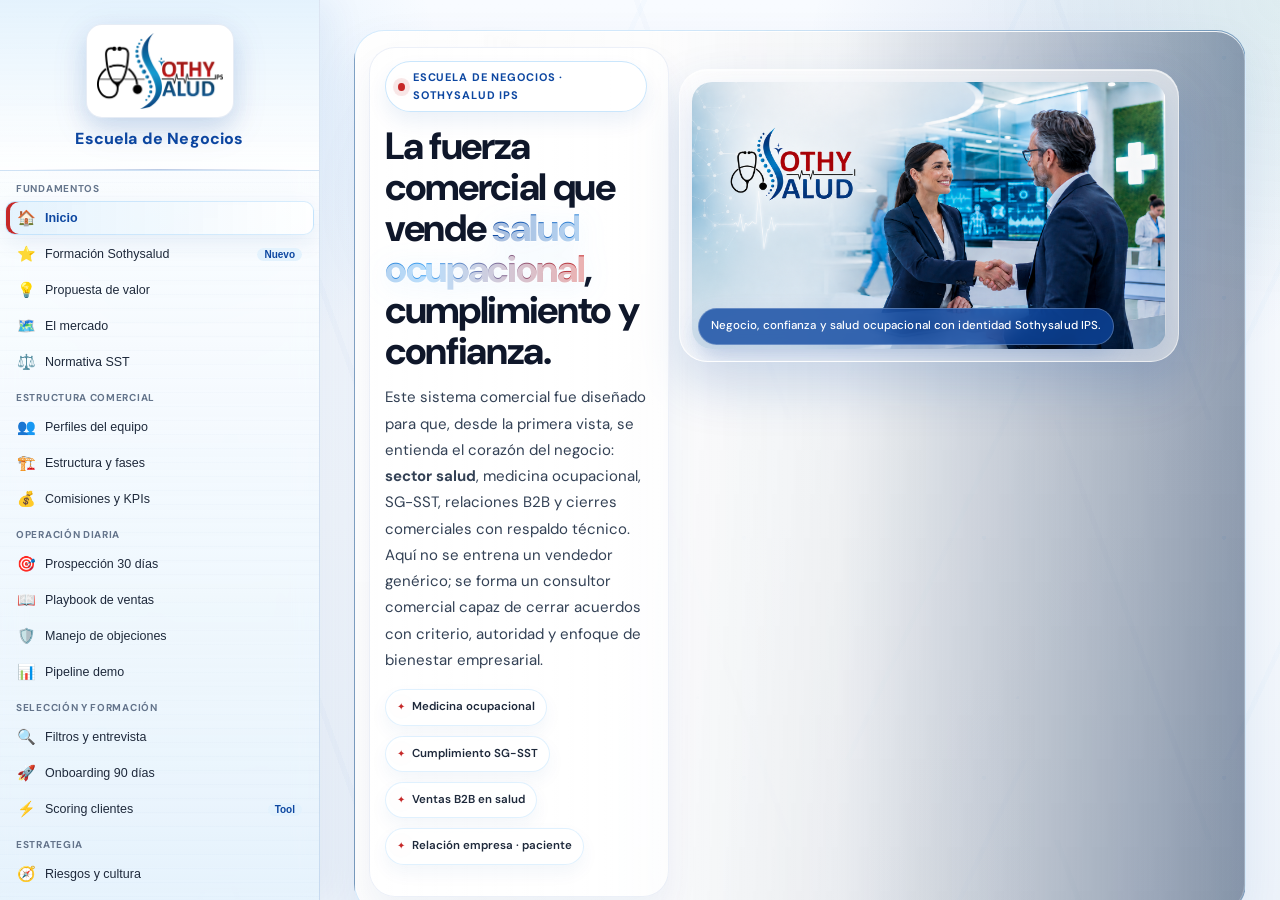
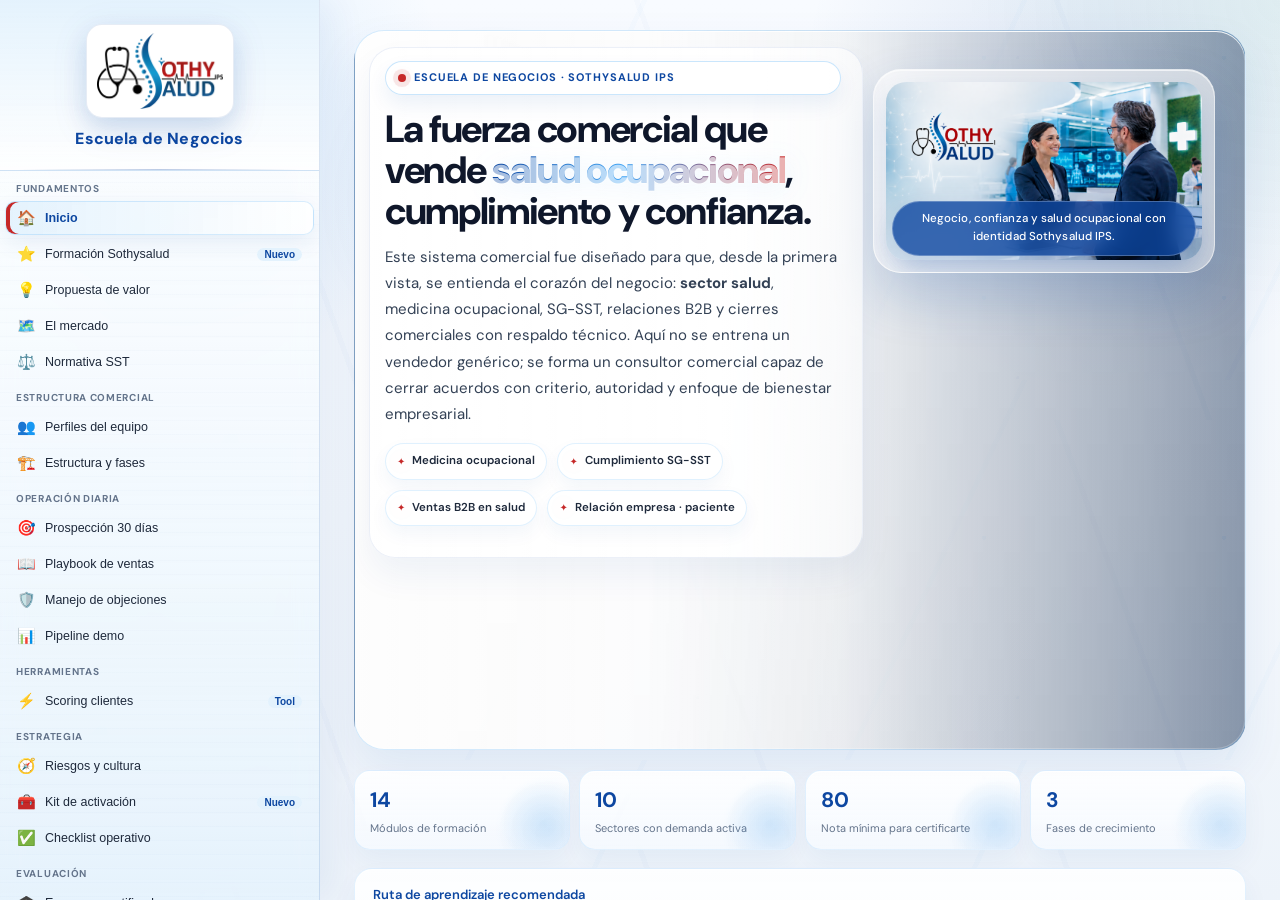
